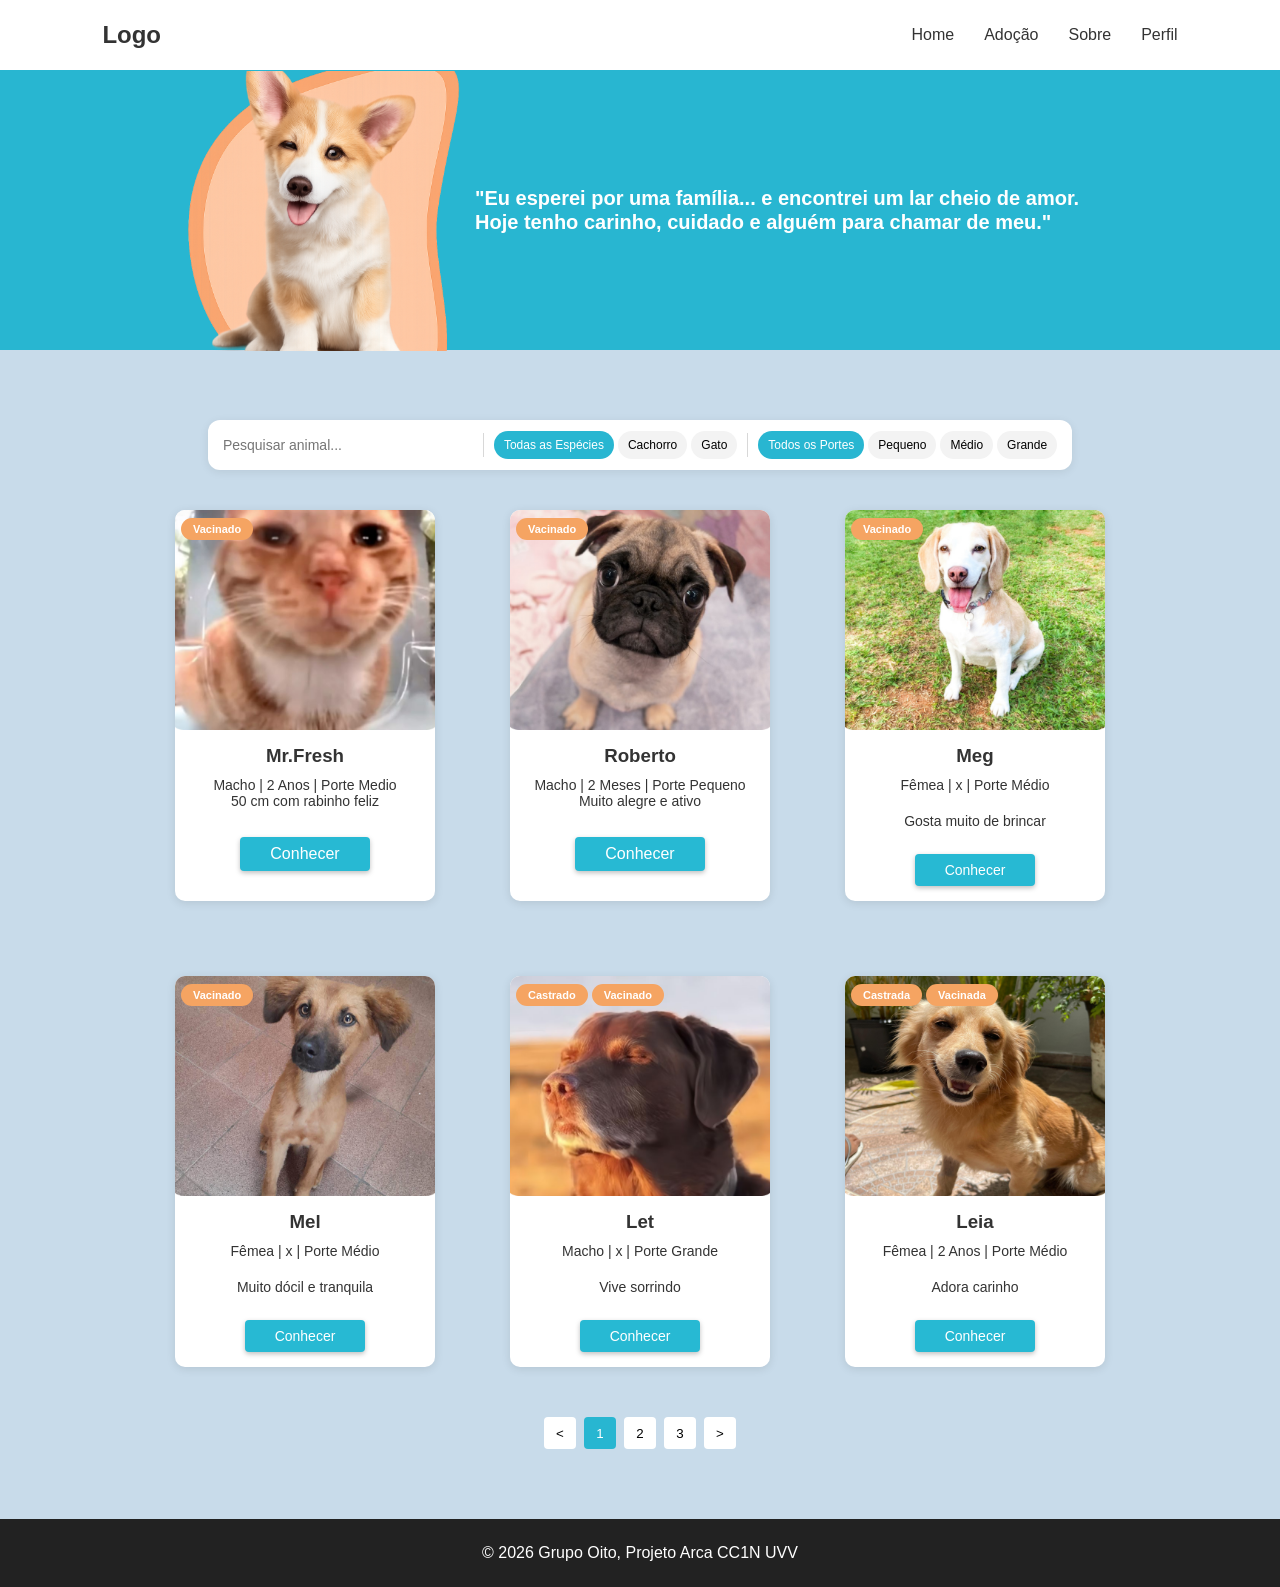
==== ARCA 5/ADOCAO/animais.html @ 09fd1539 "5.0" ====
<!DOCTYPE html>
<html lang="pt-br">

<head>
    <meta charset="UTF-8">
    <meta name="viewport" content="width=device-width, initial-scale=1.0">
    <title>Adoção</title>
    <link rel="stylesheet" href="../style.css">
    <link rel="stylesheet" href="animais.css">
</head>

<body>

    <header class="header flex flex-between">
        <div class="logo">Logo</div>

        <nav class="menu flex">
            <a href="../index.html">Home</a>
            <a href="animais.html">Adoção</a>
            <a href="sobre.html">Sobre</a>
            <a href="./PERFIL/perfil.html">Perfil</a>
        </nav>
    </header>

    <section class="adoption-banner flex flex-center">
        <div class="banner-dog">
            <img src="../PNG/adocao.png" alt="Cachorro">
        </div>
        <div class="banner-message">
            <p>"Eu esperei por uma família... e encontrei um lar cheio de amor.
                Hoje tenho carinho, cuidado e alguém para chamar de meu."</p>
        </div>
    </section>

    <section class="adoption-content">

        <div class="filters-container">

            <div class="search-group">
                <input type="text" id="search" placeholder="Pesquisar animal...">
            </div>

            <div class="filter-divider"></div>

            <div class="filter-category">
                <button class="filter-chip active" data-filter="species" data-value="all">Todas as Espécies</button>
                <button class="filter-chip" data-filter="species" data-value="cachorro">Cachorro</button>
                <button class="filter-chip" data-filter="species" data-value="gato">Gato</button>
            </div>

            <div class="filter-divider"></div>

            <div class="filter-category">
                <button class="filter-chip active" data-filter="size" data-value="all">Todos os Portes</button>
                <button class="filter-chip" data-filter="size" data-value="pequeno">Pequeno</button>
                <button class="filter-chip" data-filter="size" data-value="medio">Médio</button>
                <button class="filter-chip" data-filter="size" data-value="grande">Grande</button>
            </div>

        </div>

        <div class="animals-grid">

            <div class="animal-card card" data-species="gato" data-size="medio">
                <div class="animal-image">
                    <div class="tags">
                        <span class="tag-status">Vacinado</span>
                    </div>
                    <img src="../PNG/fresh.png" alt="Mr Fresh">
                </div>

                <h3>Mr.Fresh</h3>
                <p>Macho | 2 Anos | Porte Medio
                    <br>50 cm com rabinho feliz</p>
                    <br>
                <button class="button button-secondary" onclick="abrirPopupAnimal(
                    'Mr.Fresh', '2 anos', 'Terra Vermelha', 'Gosta muito de brincar', '../PNG/fresh.png')">Conhecer</button>
            </div>

            <div class="animal-card card" data-species="cachorro" data-size="pequeno">
                <div class="animal-image">
                    <div class="tags">
                        <span class="tag-status">Vacinado</span>
                    </div>
                    <img src="../PNG/roberto.png" alt="Roberto">
                </div>

                <h3>Roberto</h3>
                <p>Macho | 2 Meses | Porte Pequeno
                    <br>Muito alegre e ativo</p>
                    <br>
                <button class="button button-secondary" onclick="abrirPopupAnimal(
                    'Roberto', '2 meses', 'Vitória', 'Muito alegre e ativo', '../PNG/roberto.png')">Conhecer</button>
            </div>

            <div class="animal-card card" data-species="cachorro" data-size="medio">

                <div class="animal-image">
                    <div class="tags">
                        <span class="tag-status">Vacinado</span>
                    </div>
                    <img src="../PNG/meg.png" alt="Meg">
                </div>

                <h3>Meg</h3>
                <p>Fêmea | x | Porte Médio</p>
                <p>Gosta muito de brincar</p>
                <a href="#" class="button button-secondary">Conhecer</a>

            </div>

            <div class="animal-card card" data-species="cachorro" data-size="medio">
                <div class="animal-image">
                    <div class="tags">
                        <span class="tag-status">Vacinado</span>
                    </div>
                    <img src="../PNG/mel.png" alt="Mel">
                </div>

                <h3>Mel</h3>
                <p>Fêmea | x | Porte Médio</p>
                <p>Muito dócil e tranquila</p>
                <a href="#" class="button button-secondary">Conhecer</a>
            </div>

            <div class="animal-card card" data-species="cachorro" data-size="grande">
                <div class="animal-image">
                    <div class="tags">
                        <span class="tag-status">Castrado</span>
                        <span class="tag-status">Vacinado</span>
                    </div>
                    <img src="../PNG/let.png" alt="Let">
                </div>

                <h3>Let</h3>
                <p>Macho | x | Porte Grande</p>
                <p>Vive sorrindo</p>
                <a href="#" class="button button-secondary">Conhecer</a>
            </div>

            <div class="animal-card card" data-species="cachorro" data-size="medio">
                <div class="animal-image">
                    <div class="tags">
                        <span class="tag-status">Castrada</span>
                        <span class="tag-status">Vacinada</span>
                    </div>
                    <img src="../PNG/leia.png" alt="Leia">
                </div>

                <h3>Leia</h3>
                <p>Fêmea | 2 Anos | Porte Médio</p>
                <p>Adora carinho</p>
                <a href="#" class="button button-secondary">Conhecer</a>
            </div>

        </div>

        <div class="pagination flex flex-center">
            <button id="prev-page">&lt;</button>
            <button class="page-btn active">1</button>
            <button class="page-btn">2</button>
            <button class="page-btn">3</button>
            <button id="next-page">&gt;</button>
        </div>

    </section>

    <footer class="footer">
        <p>© 2026 Grupo Oito, Projeto Arca CC1N UVV</p>
    </footer>

    <div id="popup-animal" class="popup-overlay">

    <div class="popup card">

        <button
            class="popup-close"
            onclick="fecharPopupAnimal()">

            ×

        </button>

        <div class="popup-body">

            <div class="popup-image">

                <div class="tags">

                    <span class="tag-status">
                        Vacinado
                    </span>

                </div>

                <img
                    id="popup-img"
                    src=""
                    alt="Animal">

            </div>

            <div class="popup-info">

                <p>
                    <strong>Nome:</strong>
                    <span id="popup-nome"></span>
                </p>

                <p>
                    <strong>Idade:</strong>
                    <span id="popup-idade"></span>
                </p>

                <p>
                    <strong>Localização:</strong>
                    <span id="popup-localizacao"></span>
                </p>

                <p>
                    <strong>Descrição:</strong>
                    <span id="popup-descricao"></span>
                </p>

                <button
                    class="button button-secondary"
                    onclick="enviarSolicitacao()">

                    Enviar Solicitação

                </button>

            </div>

        </div>

    </div>

</div>

    <div id="popup-sucesso" class="popup-overlay">
        <div class="popup-success card center">
            <div class="success-icon">
                ✓
            </div>
            <h2>Solicitação enviada!</h2>
            <p>
                A ONG que cuida do animal entrará em contato
                em até 48 horas.
            </p>
            <a href="./PERFIL/perfil.html" class="button button-secondary">
                Acompanhar no meu perfil
            </a>
        </div>

    </div>

    <script src="animais.js"></script>
</body>

</html>
---- ARCA 5/style.css ----
:root{
    --azul:#28b6d1;
    --azul-claro:#85dceb;

    --laranja:#F5A462;
    --laranja-claro:#f3d5c0;

    --cinza:#333;
    --cinza-claro:#f5f5f5;

    --branco:#fff;
    --preto:#222;

    --radius:10px;
    --shadow:0 2px 10px rgba(0,0,0,0.1);

    --transition:.3s;
    --padding:8%;
}

*{
    margin:0;
    padding:0;
    box-sizing:border-box;
    font-family:Arial, Helvetica, sans-serif;
}

body{
    background:var(--cinza-claro);
    color:var(--cinza);
}

a{
    text-decoration:none;
    color:inherit;
}

section{
    padding:70px var(--padding);
}

h1{
    color:var(--laranja);
    text-shadow:3px 3px 8px rgba(0,0,0,0.25);
    font-size:48px;
}

h2{
    font-size:30px;
}

.flex{
    display:flex;
    align-items:center;
}

.flex-between{
    justify-content:space-between;
}

.flex-center{
    justify-content:center;
}

.wrap{
    flex-wrap:wrap;
}

.gap{
    gap:25px;
}

.column{
    flex-direction:column;
}

.card{
    border-radius:var(--radius);
    transition:var(--transition);
}

.card:hover,
.button:hover{
    transform:scale(1.05);
}

.button{
    display:inline-block;
    transition:var(--transition);
    box-shadow:0 2px 5px rgba(0,0,0,0.25);
}

.button-primary{
    background:var(--branco);
    color:var(--laranja);
    padding:12px 24px;
    border-radius:6px;
}

.button-secondary{
    background:#27b9d3;
    color:var(--branco);
    padding:8px 30px;
    border-radius:4px;
    font-size:14px;
    font-weight:500;
}

.title{
    text-align:center;
    margin-bottom:40px;
}

.title::after{
    content:"";
    display:block;
    margin:12px auto 0;
    border-radius:10px;
}

.title-primary{
    font-size:40px;
    color:#f39c4a;
}

.title-primary::after{
    width:120px;
    height:3px;
    background:var(--laranja-claro);
}

.title-secondary::after{
    width:500px;
    height:2px;
    background:#cfcfcf;
}

.header{
    background:var(--branco);
    height:70px;
    padding:0 var(--padding);
    box-shadow:var(--shadow);
}

.logo{
    font-size:24px;
    font-weight:bold;
}

.menu{
    gap:30px;
}

.menu a{
    transition:var(--transition);
}

.menu a:hover{
    color:var(--azul);
}

.banner,
.impact{
    background:var(--azul);
    overflow:hidden;
}

.banner{
    height:500px;
}

.banner-text{
    max-width:600px;
}

.banner-text h1{
    font-size:50px;
    margin-bottom:20px;
}

.banner-text h2{
    text-shadow:2px 2px 6px rgba(0,0,0,0.10);
}

.banner-text p{
    padding-top:25px;
    margin-bottom:25px;
    line-height:35px;
    font-size:25px;
    color:var(--branco);
    text-shadow:3px 3px 8px rgba(0,0,0,0.25);
}

.banner-image{
    margin-right:var(--padding);
}

.banner-image img,
.impact-image img{
    width:auto;
    display:block;
}

.banner-image img{
    height:500px;
}

.service-card{
    width:200px;
    height:140px;
    background:var(--azul-claro);
    cursor:pointer;
    box-shadow:0 2px 5px rgba(0,0,0,0.25);
}

.service-card img{
    width: 50px;
}

.animal-card{
    width:260px;
    background:var(--branco);
    overflow:hidden;
    text-align:center;
    box-shadow:var(--shadow);
}

.animal-card img{
    width:100%;
    height:220px;
    object-fit:cover;
}

.animal-card h3{
    margin-top:15px;
}

.animal-card p{
    padding:10px 15px;
    font-size:14px;
}

.animal-card a{
    margin:15px;
}

.center{
    text-align:center;
}

.margin-top{
    margin-top:30px;
}

.impact{
    height:500px;
    position:relative;
}

.impact-image{
    position:absolute;
    left:15%;
    bottom:0;
    z-index:1;
}

.impact-image img{
    height:400px;
}

.impact-content{
    width:100%;
    padding-left:450px;
    padding-right:var(--padding);
    z-index:2;
}

.impact-card{
    width:240px;
    height: 180px;
    background:var(--branco);
    padding:25px;
    text-align:center;
    box-shadow:0 4px 15px rgba(0,0,0,0.12);
}

.impact-card img{
    width:55px;
    height:55px;
    margin-bottom:15px;
}

.footer{
    background:var(--preto);
    color:var(--branco);
    text-align:center;
    padding:25px;
}

@media(max-width:900px){

    .header,
    .banner{
        flex-direction:column;
        height:auto;
        text-align:center;
    }

    .header{
        padding:20px;
        gap:15px;
    }

    .banner{
        gap:40px;
    }

    .banner-text h1{
        font-size:38px;
    }

    .menu{
        justify-content:center;
    }
}
---- ARCA 5/ADOCAO/animais.css ----
.adoption-banner{
    height:280px;
    background:var(--azul);
    gap: 10px;
}

.banner-dog img{
    height:280px;
    margin-top: 5px;
}

.banner-message{
    max-width:620px;
    color:var(--branco);
    font-size:20px;
    line-height:1.2;
    font-weight: 600;
}

.adoption-content{
    background:#c8dbea;
    min-height:100vh;
}

.filters-container{
    display:flex;
    align-items:center;
    justify-content:center;
    background:var(--branco);
    border-radius:12px;
    width:fit-content;
    max-width:100%;
    margin:0 auto 40px;
    padding:8px 15px;
    box-shadow:0 2px 10px rgba(0,0,0,.08);
}

.search-group{
    display:flex;
    align-items:center;
}

.search-group input{
    width:250px;
    height:34px;
    border:none;
    outline:none;
    background:transparent;
    font-size:14px;
}

.filter-divider{
    width:1px;
    height:24px;
    background:#d8d8d8;
    margin:0 10px;
}

.filter-category{
    display:flex;
    align-items:center;

    gap:4px;
}

.filter-chip{
    height:28px;
    border:none;
    background:#f3f3f3;
    border-radius:14px;
    padding:0 10px;
    font-size:12px;
    cursor:pointer;
    transition:.2s;
}

.filter-chip:hover{
    background:#e9e9e9;
}

.filter-chip.active{
    background:var(--azul);
    color:var(--branco);
}

.animals-grid{
    display:grid;
    grid-template-columns: repeat(3,260px);
    justify-content:center;
    gap:75px;
}

.animal-image{
    position:relative;
    width:100%;
}

.animal-image img{
    display:block;
    width:100%;
}

.tags{
    position:absolute;
    top:8px;
    left:6px;
    display:flex;
    flex-wrap:wrap;
    justify-content:flex-start;
    align-items:flex-start;
    gap:4px;
    z-index:2;
    max-width:90%;
}

.tag-status{
    background:var(--laranja);
    color:var(--branco);
    padding:5px 12px;
    border-radius:20px;
    font-size:11px;
    font-weight:600;
}

.adoption-card .button{
    display:block;
    width:100%;
    text-align:center;
    margin-top:auto;
    box-sizing:border-box;
}

.pagination{
    gap:8px;
    margin-top:50px;
}

.pagination button{
    width:32px;
    height:32px;
    border:none;
    border-radius:4px;
    cursor:pointer;
    background:var(--branco);
    transition:.2s;
}

.pagination button:hover{
    transform:scale(1.1);
}

.page-btn.active{
    background:var(--azul);
    color:var(--branco);
}

button.button{
    border:none;
    outline:none;
    appearance:none;
    -webkit-appearance:none;
    font:inherit;
}

.popup{
    width:850px;
    max-width:90vw;
    background:var(--branco);
    padding:30px;
    border-radius:20px;
    position:relative;
}

.popup-overlay{
    position:fixed;
    top:0;
    left:0;
    width:100%;
    height:100%;
    background:rgba(0,0,0,.6);
    display:none;
    justify-content:center;
    align-items:center;
    z-index:9999;
}

.popup-overlay.active{
    display:flex;
}

.popup-body{
    display:flex;
    align-items:center;
    justify-content:center;
    gap:50px;
}

.popup-image{
    width:320px;
    flex-shrink:0;
    position:relative;
}

.popup-image img{
    width:100%;
    height:320px;
    object-fit:cover;
    border-radius:16px;
}

.popup-info{
    flex:1;
    display:flex;
    flex-direction:column;
    justify-content:center;
    gap:20px;
}
.popup-info p{
    font-size:18px;
}
.popup-info strong{
    color:var(--azul);
}
.popup-info .button{
    margin-top:10px;
}

.popup-close{
    position:absolute;
    top:15px;
    right:20px;
    border:none;
    background:none;
    font-size:35px;
    cursor:pointer;
}
.popup-success{
    width:400px;
    background:var(--branco);
    padding:30px;
}

.success-icon{
    width:60px;
    height:60px;
    margin:0 auto 20px;
    border-radius:50%;
    display:flex;
    justify-content:center;
    align-items:center;
    background:var(--azul);
    color:var(--branco);
    font-size:32px;
}

@media(max-width:900px){

    .adoption-banner{
        flex-direction:column;
        text-align:center;
        height:auto;
        padding:40px 20px;
        gap:30px;
    }

    .banner-message{
        font-size:22px;
    }

    .filters-container{
        flex-direction:column;
        align-items:stretch;
        width:100%;
        padding:12px;
    }

    .search-group{
        width:100%;
    }

    .search-group input{
        width:100%;
    }

    .filter-divider{
        display:none;
    }

    .filter-category{
        justify-content:center;
        flex-wrap:wrap;
        margin-top:8px;
    }

    .animals-grid{
        grid-template-columns:
            repeat(2,260px);
    }

}
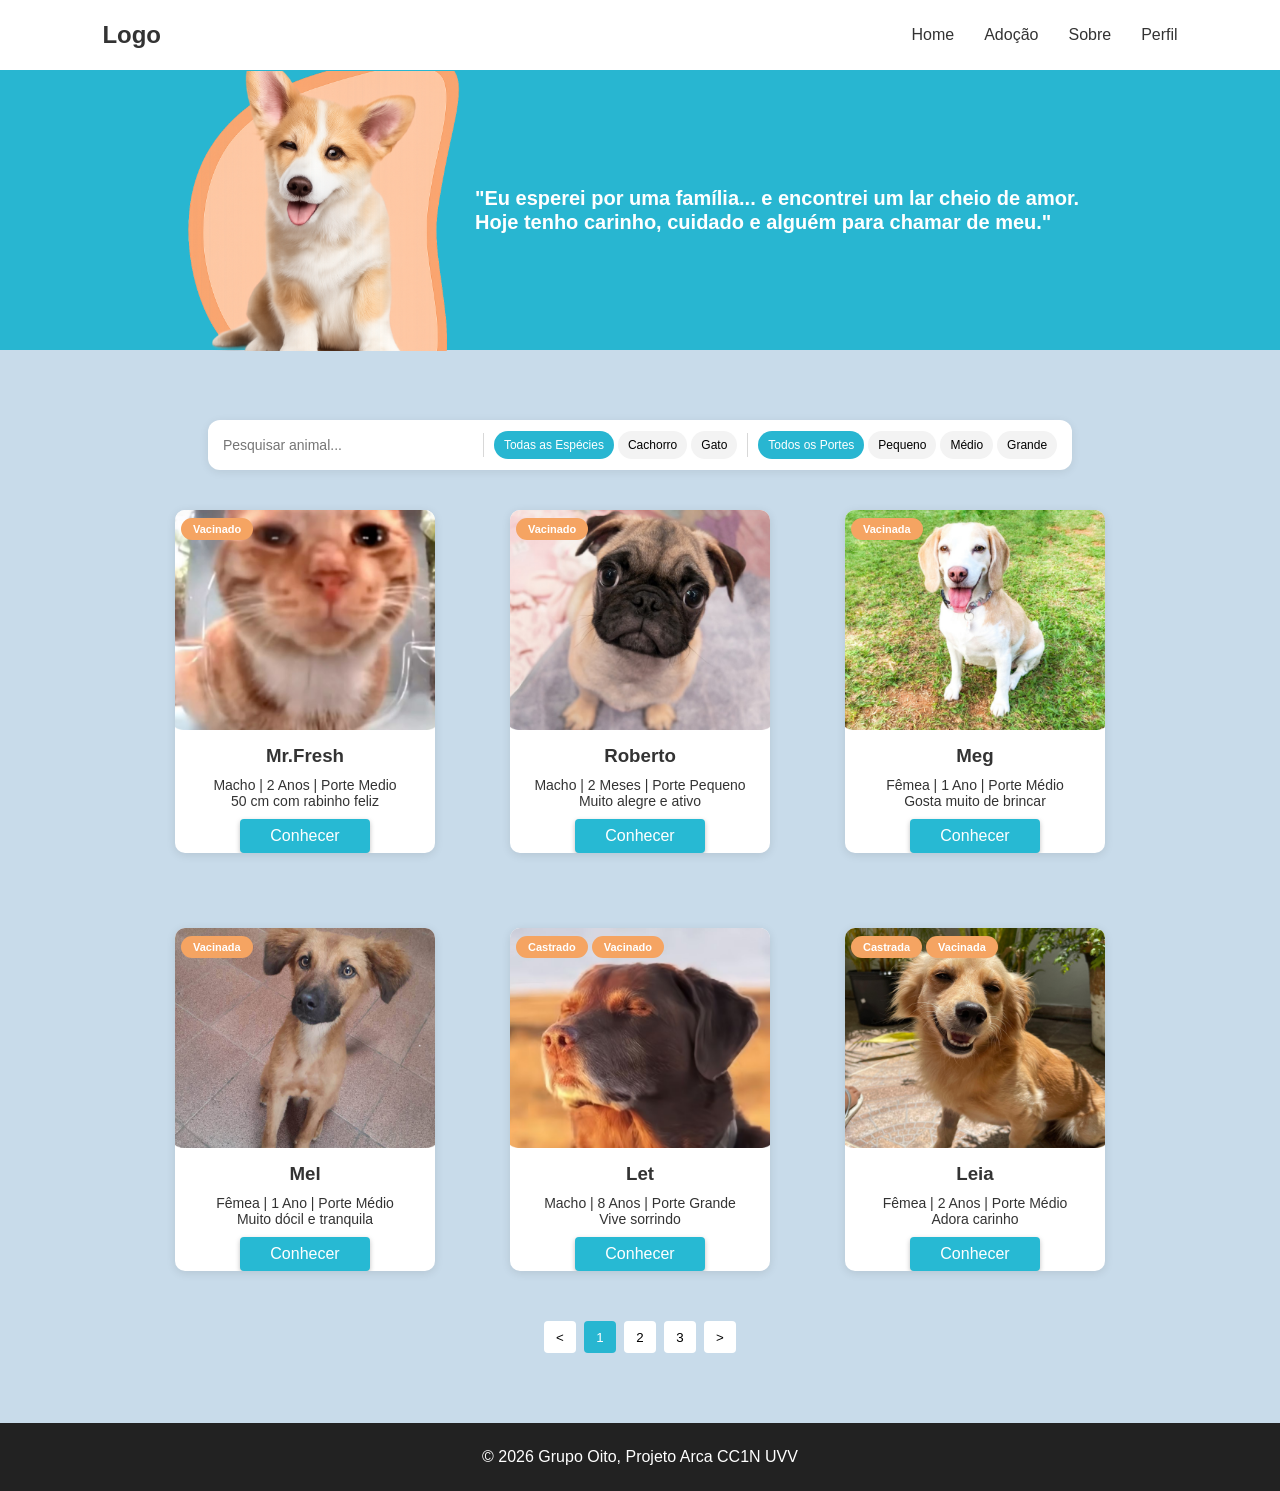
==== commit f490e584: "Update animais.html" ====
--- a/ARCA 5/ADOCAO/animais.html
+++ b/ARCA 5/ADOCAO/animais.html
@@ -1,6 +1,5 @@
 <!DOCTYPE html>
 <html lang="pt-br">
-
 <head>
     <meta charset="UTF-8">
     <meta name="viewport" content="width=device-width, initial-scale=1.0">
@@ -8,7 +7,6 @@
     <link rel="stylesheet" href="../style.css">
     <link rel="stylesheet" href="animais.css">
 </head>
-
 <body>
 
     <header class="header flex flex-between">
@@ -68,13 +66,13 @@
                     </div>
                     <img src="../PNG/fresh.png" alt="Mr Fresh">
                 </div>
-
                 <h3>Mr.Fresh</h3>
                 <p>Macho | 2 Anos | Porte Medio
-                    <br>50 cm com rabinho feliz</p>
-                    <br>
-                <button class="button button-secondary" onclick="abrirPopupAnimal(
-                    'Mr.Fresh', '2 anos', 'Terra Vermelha', 'Gosta muito de brincar', '../PNG/fresh.png')">Conhecer</button>
+                    <br>50 cm com rabinho feliz
+                </p>
+                <button class="button button-secondary"
+                    onclick="abrirPopupAnimal(
+                    'Mr.Fresh', '2 anos', 'Terra Vermelha', 'Gosta muito de brincar', '../PNG/fresh.png', this)">Conhecer</button>
             </div>
 
             <div class="animal-card card" data-species="cachorro" data-size="pequeno">
@@ -84,43 +82,45 @@
                     </div>
                     <img src="../PNG/roberto.png" alt="Roberto">
                 </div>
-
                 <h3>Roberto</h3>
                 <p>Macho | 2 Meses | Porte Pequeno
-                    <br>Muito alegre e ativo</p>
-                    <br>
-                <button class="button button-secondary" onclick="abrirPopupAnimal(
-                    'Roberto', '2 meses', 'Vitória', 'Muito alegre e ativo', '../PNG/roberto.png')">Conhecer</button>
+                    <br>Muito alegre e ativo
+                </p>
+                <button class="button button-secondary"
+                    onclick="abrirPopupAnimal(
+                    'Roberto', '2 meses', 'Vitória', 'Muito alegre e ativo', '../PNG/roberto.png', this)">Conhecer</button>
             </div>
 
             <div class="animal-card card" data-species="cachorro" data-size="medio">
 
                 <div class="animal-image">
                     <div class="tags">
-                        <span class="tag-status">Vacinado</span>
+                        <span class="tag-status">Vacinada</span>
                     </div>
                     <img src="../PNG/meg.png" alt="Meg">
                 </div>
-
                 <h3>Meg</h3>
-                <p>Fêmea | x | Porte Médio</p>
-                <p>Gosta muito de brincar</p>
-                <a href="#" class="button button-secondary">Conhecer</a>
+                <p>Fêmea | 1 Ano | Porte Médio
+                    <br>Gosta muito de brincar
+                </p>
+                <button class="button button-secondary" onclick="abrirPopupAnimal(
+                    'Meg', '1 ano', 'Vila Velha', 'Gosta muito de brincar', '../PNG/meg.png', this)">Conhecer</button>
 
             </div>
 
             <div class="animal-card card" data-species="cachorro" data-size="medio">
                 <div class="animal-image">
                     <div class="tags">
-                        <span class="tag-status">Vacinado</span>
+                        <span class="tag-status">Vacinada</span>
                     </div>
                     <img src="../PNG/mel.png" alt="Mel">
                 </div>
-
                 <h3>Mel</h3>
-                <p>Fêmea | x | Porte Médio</p>
-                <p>Muito dócil e tranquila</p>
-                <a href="#" class="button button-secondary">Conhecer</a>
+                <p>Fêmea | 1 Ano | Porte Médio
+                    <br>Muito dócil e tranquila
+                </p>
+                <button class="button button-secondary" onclick="abrirPopupAnimal(
+                    'Mel', '1 ano', 'Serra', 'Muito dócil e tranquila', '../PNG/mel.png', this)">Conhecer</button>
             </div>
 
             <div class="animal-card card" data-species="cachorro" data-size="grande">
@@ -131,11 +131,12 @@
                     </div>
                     <img src="../PNG/let.png" alt="Let">
                 </div>
-
                 <h3>Let</h3>
-                <p>Macho | x | Porte Grande</p>
-                <p>Vive sorrindo</p>
-                <a href="#" class="button button-secondary">Conhecer</a>
+                <p>Macho | 8 Anos | Porte Grande
+                    <br>Vive sorrindo
+                </p>
+                <button class="button button-secondary" onclick="abrirPopupAnimal(
+                    'Let', '8 anos', 'Cariacica', 'Vive sorrindo', '../PNG/let.png', this)">Conhecer</button>
             </div>
 
             <div class="animal-card card" data-species="cachorro" data-size="medio">
@@ -146,14 +147,16 @@
                     </div>
                     <img src="../PNG/leia.png" alt="Leia">
                 </div>
-
                 <h3>Leia</h3>
-                <p>Fêmea | 2 Anos | Porte Médio</p>
-                <p>Adora carinho</p>
-                <a href="#" class="button button-secondary">Conhecer</a>
-            </div>
-
-        </div>
+                <p>Fêmea | 2 Anos | Porte Médio
+                    <br>Adora carinho
+                </p>
+                <button class="button button-secondary" onclick="abrirPopupAnimal(
+                    'Leia', '2 anos', 'Terra vermelha', 'Adora carinho', '../PNG/leia.png', this)">Conhecer</button>
+            </div>
+
+        </div>
+
 
         <div class="pagination flex flex-center">
             <button id="prev-page">&lt;</button>
@@ -165,97 +168,44 @@
 
     </section>
 
+
     <footer class="footer">
         <p>© 2026 Grupo Oito, Projeto Arca CC1N UVV</p>
     </footer>
 
+
     <div id="popup-animal" class="popup-overlay">
-
-    <div class="popup card">
-
-        <button
-            class="popup-close"
-            onclick="fecharPopupAnimal()">
-
-            ×
-
-        </button>
-
-        <div class="popup-body">
-
-            <div class="popup-image">
-
-                <div class="tags">
-
-                    <span class="tag-status">
-                        Vacinado
-                    </span>
-
-                </div>
-
-                <img
-                    id="popup-img"
-                    src=""
-                    alt="Animal">
-
-            </div>
-
-            <div class="popup-info">
-
-                <p>
-                    <strong>Nome:</strong>
-                    <span id="popup-nome"></span>
-                </p>
-
-                <p>
-                    <strong>Idade:</strong>
-                    <span id="popup-idade"></span>
-                </p>
-
-                <p>
-                    <strong>Localização:</strong>
-                    <span id="popup-localizacao"></span>
-                </p>
-
-                <p>
-                    <strong>Descrição:</strong>
-                    <span id="popup-descricao"></span>
-                </p>
-
-                <button
-                    class="button button-secondary"
-                    onclick="enviarSolicitacao()">
-
-                    Enviar Solicitação
-
-                </button>
-
-            </div>
-
-        </div>
-
+        <div class="popup card">
+            <button class="popup-close" onclick="fecharPopupAnimal()"> × </button>
+            <div class="popup-body">
+                <div class="popup-image">
+                    <div class="tags" id="popup-tags"></div>
+                    <img id="popup-img" src="" alt="Animal">
+                </div>
+
+                <div class="popup-info">
+                    <p><strong>Nome:</strong><span id="popup-nome"></span></p>
+                    <p><strong>Idade:</strong><span id="popup-idade"></span></p>
+                    <p><strong>Localização:</strong><span id="popup-localizacao"></span></p>
+                    <p><strong>Descrição:</strong><span id="popup-descricao"></span></p>
+                    <button class="button button-secondary" onclick="enviarSolicitacao()">
+                        Enviar Solicitação
+                    </button>
+                </div>
+            </div>
+        </div>
     </div>
 
-</div>
 
     <div id="popup-sucesso" class="popup-overlay">
         <div class="popup-success card center">
-            <div class="success-icon">
-                ✓
-            </div>
+            <div class="success-icon"> ✓ </div>
             <h2>Solicitação enviada!</h2>
-            <p>
-                A ONG que cuida do animal entrará em contato
-                em até 48 horas.
-            </p>
-            <a href="./PERFIL/perfil.html" class="button button-secondary">
-                Acompanhar no meu perfil
-            </a>
-        </div>
-
+            <p> A ONG que cuida do animal entrará em contato em até 48 horas. </p>
+        </div>
     </div>
+
 
     <script src="animais.js"></script>
 </body>
-
-</html>+</html>
